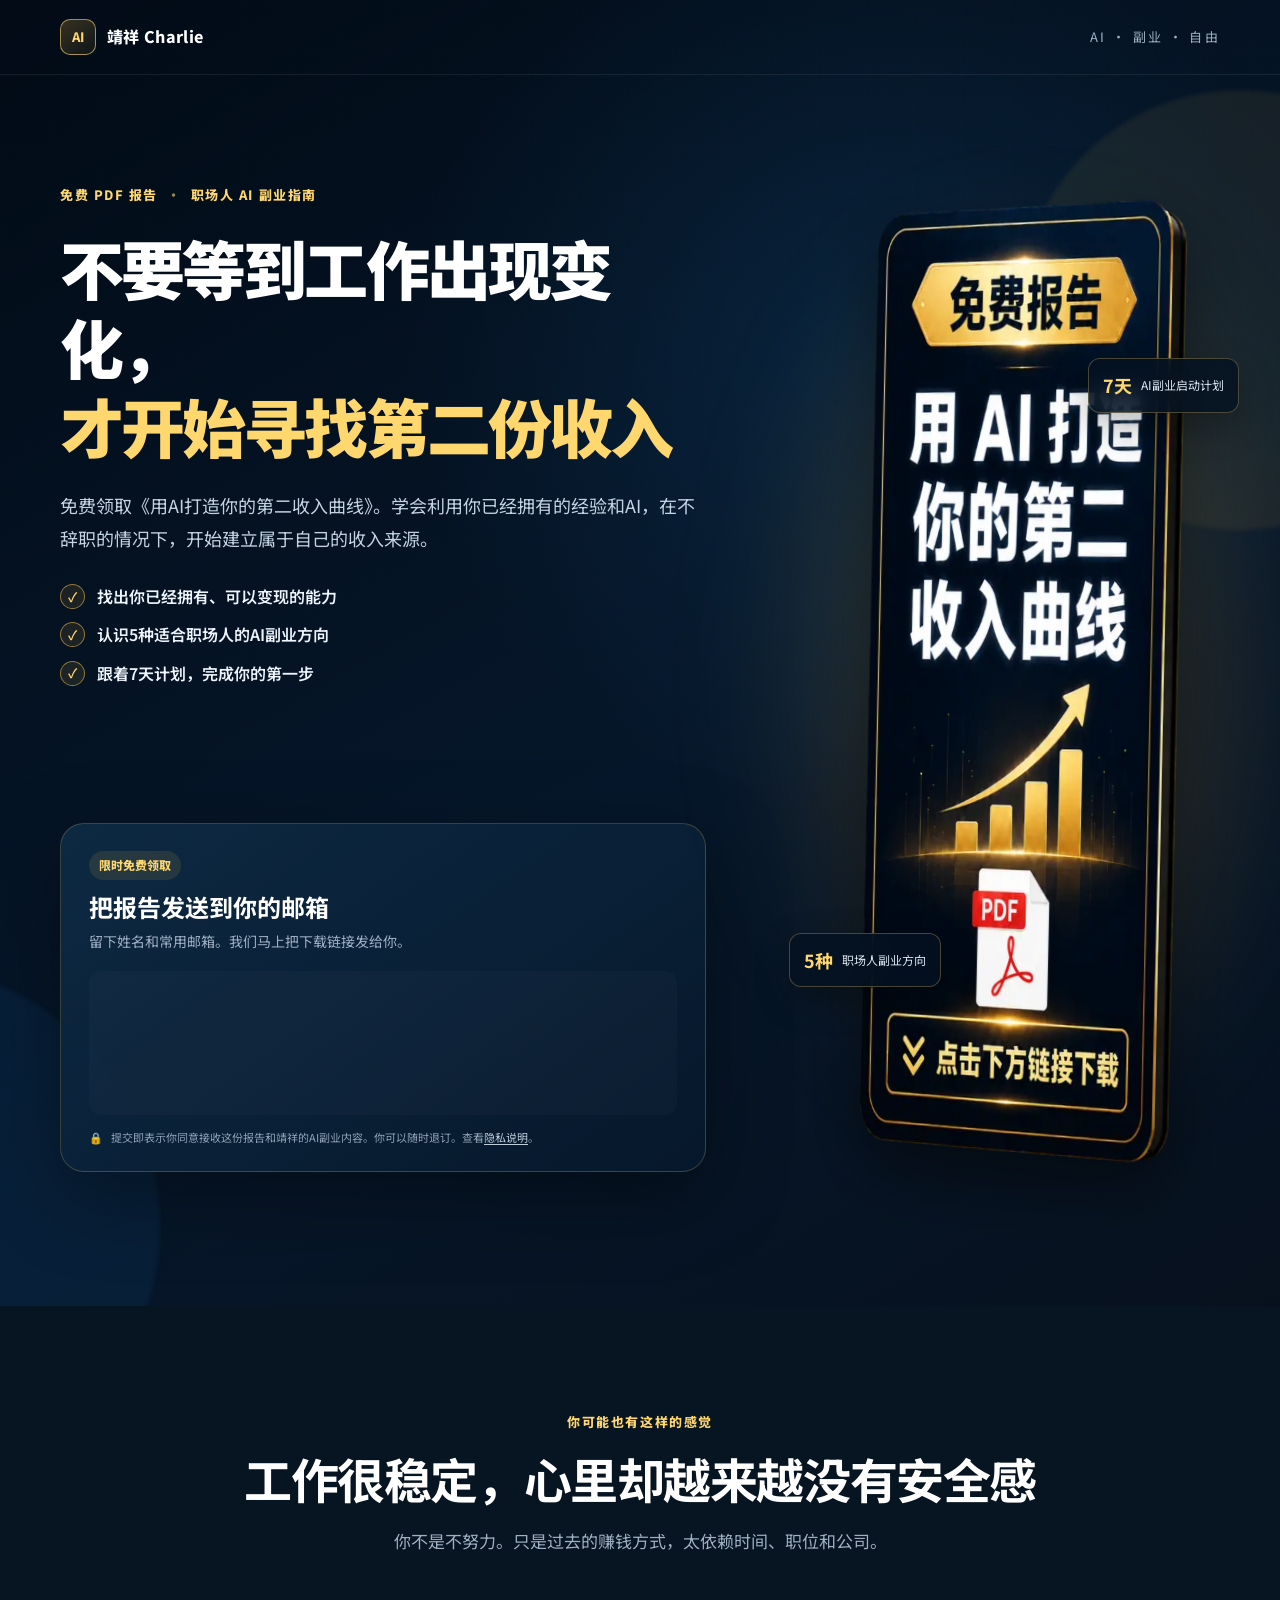
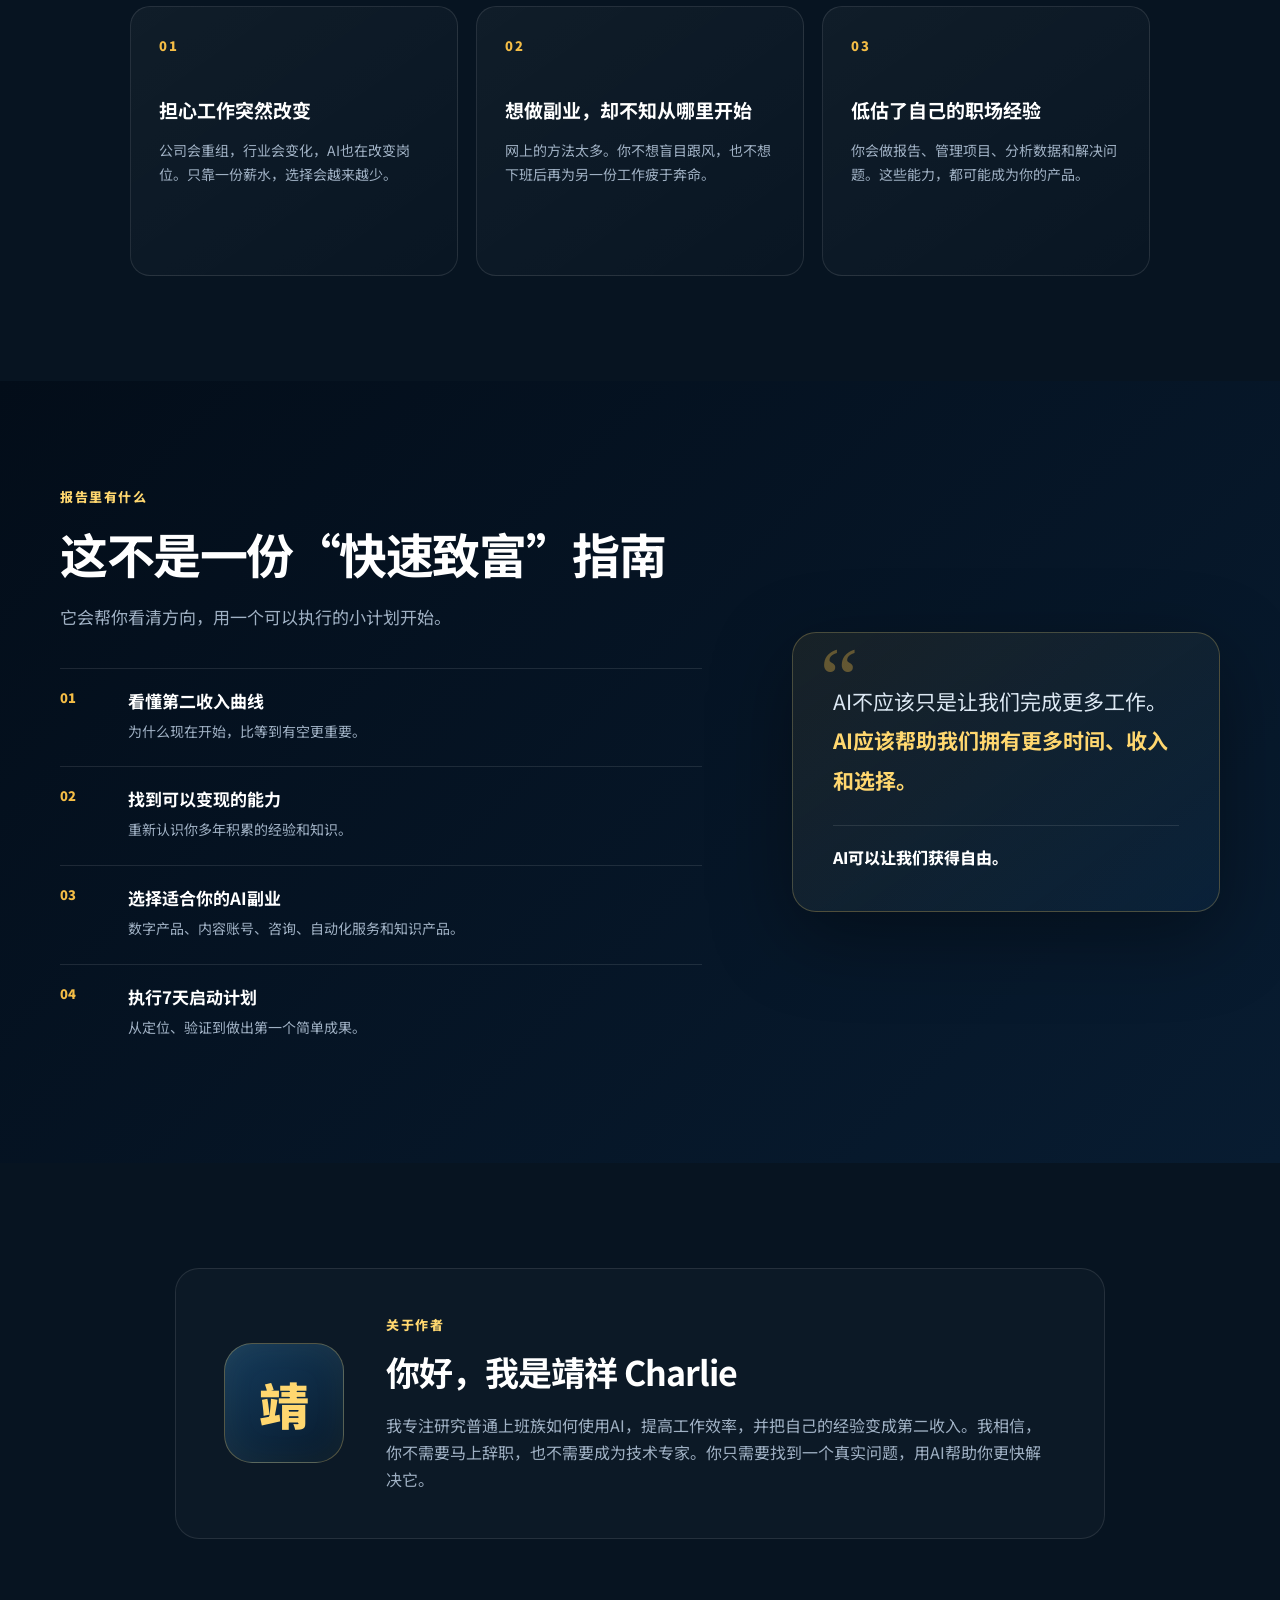
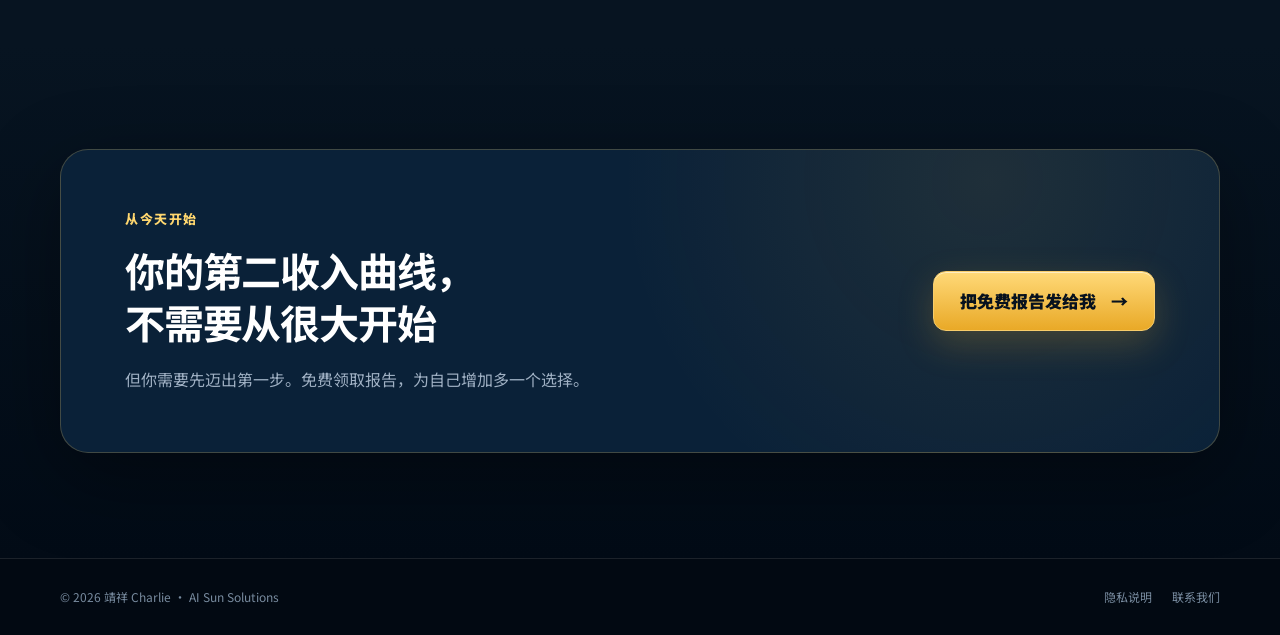
==== index.html @ 15efa384 "Add files via upload" ====
<!doctype html>
<html lang="zh-Hans">
<head>
  <meta charset="utf-8">
  <meta name="viewport" content="width=device-width, initial-scale=1">
  <meta name="description" content="免费领取《用AI打造你的第二收入曲线》，在不辞职的情况下，用AI开始建立属于自己的第二收入。">
  <meta name="theme-color" content="#06172b">
  <meta property="og:title" content="免费报告｜用AI打造你的第二收入曲线">
  <meta property="og:description" content="找出可以变现的能力，用7天开始你的AI副业。">
  <meta property="og:type" content="website">
  <meta property="og:image" content="images/ai-income-ebook.webp">
  <title>免费报告｜用AI打造你的第二收入曲线</title>
  <link rel="preconnect" href="https://fonts.googleapis.com">
  <link rel="preconnect" href="https://fonts.gstatic.com" crossorigin>
  <link href="https://fonts.googleapis.com/css2?family=Noto+Sans+SC:wght@400;500;600;700;800;900&display=swap" rel="stylesheet">
  <link rel="stylesheet" href="css/style.css">

  <!-- GetResponse Analytics -->
  <script type="text/javascript">
    (function(m, o, n, t, e, r, _){
      m['__GetResponseAnalyticsObject'] = e;
      m[e] = m[e] || function() {(m[e].q = m[e].q || []).push(arguments)};
      r = o.createElement(n);
      _ = o.getElementsByTagName(n)[0];
      r.async = 1;
      r.src = t;
      r.setAttribute('crossorigin', 'use-credentials');
      _.parentNode.insertBefore(r, _);
    })(window, document, 'script', 'https://an.gr-wcon.com/script/076c7575-9a80-4a80-9c21-93c9fa3b0724/ga.js', 'GrTracking');
  </script>
  <!-- End GetResponse Analytics -->
</head>
<body>
  <a class="skip-link" href="#signup">直接前往领取表格</a>

  <header class="topbar">
    <div class="container topbar-inner">
      <a class="brand" href="#top" aria-label="靖祥 Charlie 首页">
        <span class="brand-mark" aria-hidden="true">AI</span>
        <span>靖祥 Charlie</span>
      </a>
      <span class="topbar-note">AI · 副业 · 自由</span>
    </div>
  </header>

  <main id="top">
    <section class="hero">
      <div class="hero-glow hero-glow-one" aria-hidden="true"></div>
      <div class="hero-glow hero-glow-two" aria-hidden="true"></div>
      <div class="container hero-grid">
        <div class="hero-copy">
          <div class="eyebrow"><span>免费 PDF 报告</span><span class="eyebrow-dot">•</span><span>职场人 AI 副业指南</span></div>
          <h1>不要等到工作出现变化，<br><span>才开始寻找第二份收入</span></h1>
          <p class="hero-lead">免费领取《用AI打造你的第二收入曲线》。学会利用你已经拥有的经验和AI，在不辞职的情况下，开始建立属于自己的收入来源。</p>

          <ul class="hero-benefits" aria-label="报告重点">
            <li><span class="check">✓</span>找出你已经拥有、可以变现的能力</li>
            <li><span class="check">✓</span>认识5种适合职场人的AI副业方向</li>
            <li><span class="check">✓</span>跟着7天计划，完成你的第一步</li>
          </ul>

          <a class="button button-mobile" href="#signup">把免费报告发给我 <span aria-hidden="true">→</span></a>
          <div class="micro-proof"><span aria-hidden="true">🔒</span> 免费领取 · 无垃圾邮件 · 可随时退订</div>
        </div>

        <div class="hero-visual" aria-label="《用AI打造你的第二收入曲线》电子书封面">
          <div class="book-halo" aria-hidden="true"></div>
          <img src="images/ai-income-ebook.webp" alt="免费报告《用AI打造你的第二收入曲线》电子书封面" width="600" height="1066" fetchpriority="high">
          <div class="float-card float-card-top"><strong>7天</strong><span>AI副业启动计划</span></div>
          <div class="float-card float-card-bottom"><strong>5种</strong><span>职场人副业方向</span></div>
        </div>

        <aside class="signup-card" id="signup" aria-labelledby="signup-title">
          <div class="signup-badge">限时免费领取</div>
          <h2 id="signup-title">把报告发送到你的邮箱</h2>
          <p>留下姓名和常用邮箱。我们马上把下载链接发给你。</p>
          <div class="getresponse-wrap">
            <getresponse-form form-id="18df4113-e90b-4b71-8ace-ab7ccb1b4adb" e="1"></getresponse-form>
            <noscript>请启用浏览器 JavaScript，才能显示领取表格。</noscript>
          </div>
          <div class="privacy-note">
            <span aria-hidden="true">🔒</span>
            <span>提交即表示你同意接收这份报告和靖祥的AI副业内容。你可以随时退订。查看<a href="privacy.html">隐私说明</a>。</span>
          </div>
        </aside>
      </div>
    </section>

    <section class="problem section">
      <div class="container narrow center">
        <div class="section-label">你可能也有这样的感觉</div>
        <h2>工作很稳定，心里却越来越没有安全感</h2>
        <p class="section-intro">你不是不努力。只是过去的赚钱方式，太依赖时间、职位和公司。</p>
        <div class="problem-grid">
          <article class="problem-card">
            <span class="card-number">01</span>
            <h3>担心工作突然改变</h3>
            <p>公司会重组，行业会变化，AI也在改变岗位。只靠一份薪水，选择会越来越少。</p>
          </article>
          <article class="problem-card">
            <span class="card-number">02</span>
            <h3>想做副业，却不知从哪里开始</h3>
            <p>网上的方法太多。你不想盲目跟风，也不想下班后再为另一份工作疲于奔命。</p>
          </article>
          <article class="problem-card">
            <span class="card-number">03</span>
            <h3>低估了自己的职场经验</h3>
            <p>你会做报告、管理项目、分析数据和解决问题。这些能力，都可能成为你的产品。</p>
          </article>
        </div>
      </div>
    </section>

    <section class="inside section">
      <div class="container inside-grid">
        <div class="inside-copy">
          <div class="section-label">报告里有什么</div>
          <h2>这不是一份“快速致富”指南</h2>
          <p class="section-intro">它会帮你看清方向，用一个可以执行的小计划开始。</p>
          <div class="chapter-list">
            <div class="chapter"><span>01</span><div><h3>看懂第二收入曲线</h3><p>为什么现在开始，比等到有空更重要。</p></div></div>
            <div class="chapter"><span>02</span><div><h3>找到可以变现的能力</h3><p>重新认识你多年积累的经验和知识。</p></div></div>
            <div class="chapter"><span>03</span><div><h3>选择适合你的AI副业</h3><p>数字产品、内容账号、咨询、自动化服务和知识产品。</p></div></div>
            <div class="chapter"><span>04</span><div><h3>执行7天启动计划</h3><p>从定位、验证到做出第一个简单成果。</p></div></div>
          </div>
        </div>
        <div class="quote-card">
          <span class="quote-mark" aria-hidden="true">“</span>
          <blockquote>AI不应该只是让我们完成更多工作。<br><strong>AI应该帮助我们拥有更多时间、收入和选择。</strong></blockquote>
          <p>AI可以让我们获得自由。</p>
        </div>
      </div>
    </section>

    <section class="author section">
      <div class="container author-box">
        <div class="author-monogram" aria-hidden="true">靖</div>
        <div>
          <div class="section-label">关于作者</div>
          <h2>你好，我是靖祥 Charlie</h2>
          <p>我专注研究普通上班族如何使用AI，提高工作效率，并把自己的经验变成第二收入。我相信，你不需要马上辞职，也不需要成为技术专家。你只需要找到一个真实问题，用AI帮助你更快解决它。</p>
        </div>
      </div>
    </section>

    <section class="final-cta section">
      <div class="container final-card">
        <div>
          <div class="section-label">从今天开始</div>
          <h2>你的第二收入曲线，<br>不需要从很大开始</h2>
          <p>但你需要先迈出第一步。免费领取报告，为自己增加多一个选择。</p>
        </div>
        <a class="button" href="#signup">把免费报告发给我 <span aria-hidden="true">→</span></a>
      </div>
    </section>
  </main>

  <footer>
    <div class="container footer-inner">
      <p>© <span id="year">2026</span> 靖祥 Charlie · AI Sun Solutions</p>
      <div><a href="privacy.html">隐私说明</a><a href="mailto:info@aisunsolutions.com">联系我们</a></div>
    </div>
  </footer>
  <script src="js/main.js"></script>
</body>
</html>
---- css/style.css ----
:root {
  --navy-950:#020b16;
  --navy-900:#06172b;
  --navy-800:#0a2440;
  --navy-700:#11395c;
  --gold-500:#f4bd46;
  --gold-400:#ffd76f;
  --gold-200:#ffe7ab;
  --white:#fff;
  --text:#d9e5f2;
  --muted:#9fb0c3;
  --line:rgba(255,255,255,.1);
  --shadow:0 24px 80px rgba(0,0,0,.36);
  --radius:24px;
}

*{box-sizing:border-box}
html{scroll-behavior:smooth}
body{margin:0;background:var(--navy-950);color:var(--text);font-family:"Noto Sans SC","Microsoft YaHei",sans-serif;line-height:1.7;-webkit-font-smoothing:antialiased}
a{color:inherit}
img{display:block;max-width:100%}
.container{width:min(1160px,calc(100% - 40px));margin-inline:auto}
.narrow{width:min(1020px,100%)}
.center{text-align:center}
.skip-link{position:fixed;top:-100px;left:20px;z-index:99;background:var(--gold-500);color:var(--navy-950);padding:10px 16px;border-radius:8px;font-weight:800}.skip-link:focus{top:20px}

.topbar{position:absolute;z-index:10;top:0;left:0;width:100%;border-bottom:1px solid rgba(255,255,255,.07)}
.topbar-inner{height:74px;display:flex;align-items:center;justify-content:space-between}
.brand{display:flex;align-items:center;gap:11px;text-decoration:none;font-weight:800;color:#fff;letter-spacing:.02em}
.brand-mark{display:grid;place-items:center;width:36px;height:36px;border:1px solid rgba(255,215,111,.6);border-radius:10px;background:linear-gradient(145deg,rgba(244,189,70,.22),rgba(244,189,70,.05));color:var(--gold-400);font-size:13px}
.topbar-note{font-size:13px;color:var(--muted);letter-spacing:.18em}

.hero{position:relative;overflow:hidden;min-height:950px;padding:145px 0 95px;background:radial-gradient(circle at 68% 27%,rgba(19,79,126,.28),transparent 36%),linear-gradient(150deg,#020b16 0%,#06172b 58%,#07111e 100%)}
.hero:before{content:"";position:absolute;inset:0;opacity:.24;background-image:linear-gradient(rgba(255,255,255,.025) 1px,transparent 1px),linear-gradient(90deg,rgba(255,255,255,.025) 1px,transparent 1px);background-size:48px 48px;mask-image:linear-gradient(to bottom,#000,transparent 78%)}
.hero-glow{position:absolute;border-radius:50%;filter:blur(2px);pointer-events:none}
.hero-glow-one{width:440px;height:440px;right:-180px;top:90px;background:rgba(244,189,70,.07)}
.hero-glow-two{width:520px;height:520px;left:-360px;bottom:-180px;background:rgba(21,100,163,.12)}
.hero-grid{position:relative;display:grid;grid-template-columns:1.1fr .75fr;grid-template-areas:"copy visual" "form visual";gap:34px 74px;align-items:center}
.hero-copy{grid-area:copy;max-width:690px}
.eyebrow,.section-label{display:flex;align-items:center;gap:9px;color:var(--gold-400);font-size:13px;font-weight:800;letter-spacing:.12em;text-transform:uppercase}
.eyebrow-dot{opacity:.6}
h1,h2,h3,p{margin-top:0}
.hero h1{margin:22px 0 24px;color:#fff;font-size:clamp(40px,5vw,67px);line-height:1.23;letter-spacing:-.045em;font-weight:900}
.hero h1 span{color:var(--gold-400)}
.hero-lead{max-width:650px;margin-bottom:28px;color:#c4d3e2;font-size:18px;line-height:1.85}
.hero-benefits{display:grid;gap:11px;margin:0 0 24px;padding:0;list-style:none;color:#eef5fc;font-weight:600}
.hero-benefits li{display:flex;align-items:center;gap:12px}
.check{display:grid;place-items:center;width:25px;height:25px;flex:0 0 auto;border:1px solid rgba(244,189,70,.55);border-radius:50%;background:rgba(244,189,70,.1);color:var(--gold-400);font-size:13px}
.button{display:inline-flex;align-items:center;justify-content:center;gap:15px;min-height:58px;padding:15px 26px;border:1px solid #f7cc6a;border-radius:13px;background:linear-gradient(180deg,#ffd978,#e9a927);box-shadow:0 13px 36px rgba(237,174,45,.22),inset 0 1px 0 rgba(255,255,255,.55);color:#07111e;text-decoration:none;font-size:17px;font-weight:900;transition:transform .2s ease,box-shadow .2s ease}
.button:hover{transform:translateY(-2px);box-shadow:0 16px 40px rgba(237,174,45,.32),inset 0 1px 0 rgba(255,255,255,.55)}
.button-mobile{display:none}
.micro-proof{display:none;margin-top:14px;color:var(--muted);font-size:12px}

.hero-visual{grid-area:visual;position:relative;align-self:center;justify-self:end;width:min(100%,400px)}
.hero-visual img{position:relative;z-index:2;width:100%;filter:drop-shadow(0 30px 32px rgba(0,0,0,.45));transform:rotate(1.2deg)}
.book-halo{position:absolute;z-index:0;width:95%;height:70%;top:14%;left:4%;border-radius:50%;background:rgba(244,189,70,.18);filter:blur(80px)}
.float-card{position:absolute;z-index:3;display:flex;align-items:center;gap:9px;padding:11px 14px;border:1px solid rgba(255,215,111,.27);border-radius:12px;background:rgba(4,18,33,.82);box-shadow:0 13px 35px rgba(0,0,0,.26);backdrop-filter:blur(12px);white-space:nowrap}
.float-card strong{color:var(--gold-400);font-size:18px}.float-card span{color:#dce7f2;font-size:12px}
.float-card-top{top:20%;right:-19px}.float-card-bottom{bottom:21%;left:-31px}

.signup-card{grid-area:form;padding:26px 28px 24px;border:1px solid rgba(255,215,111,.2);border-radius:var(--radius);background:linear-gradient(145deg,rgba(14,43,69,.93),rgba(6,24,43,.97));box-shadow:var(--shadow)}
.signup-badge{display:inline-block;margin-bottom:11px;padding:4px 10px;border-radius:99px;background:rgba(244,189,70,.11);color:var(--gold-400);font-size:12px;font-weight:800}
.signup-card h2{margin-bottom:7px;color:#fff;font-size:24px;line-height:1.35}
.signup-card>p{margin-bottom:17px;color:var(--muted);font-size:14px}
.getresponse-wrap{min-height:144px;padding:4px;border-radius:12px;background:rgba(255,255,255,.02)}
.privacy-note{display:flex;align-items:flex-start;gap:8px;margin-top:14px;color:#8fa2b6;font-size:11px;line-height:1.6}
.privacy-note a{color:#bccbda;text-underline-offset:2px}

.section{padding:105px 0}
.section-label{justify-content:flex-start;margin-bottom:14px}
.center .section-label{justify-content:center}
.section h2{margin-bottom:18px;color:#fff;font-size:clamp(31px,4vw,48px);line-height:1.3;letter-spacing:-.03em}
.section-intro{color:var(--muted);font-size:17px}
.problem{background:#071421}
.problem-grid{display:grid;grid-template-columns:repeat(3,1fr);gap:18px;margin-top:50px;text-align:left}
.problem-card{min-height:270px;padding:28px;border:1px solid var(--line);border-radius:20px;background:linear-gradient(145deg,rgba(255,255,255,.038),rgba(255,255,255,.012));transition:border-color .2s ease,transform .2s ease}
.problem-card:hover{transform:translateY(-3px);border-color:rgba(244,189,70,.27)}
.card-number{display:block;margin-bottom:37px;color:var(--gold-500);font-size:13px;font-weight:900;letter-spacing:.12em}
.problem-card h3{margin-bottom:12px;color:#fff;font-size:19px}
.problem-card p{margin:0;color:var(--muted);font-size:14px}

.inside{background:linear-gradient(135deg,#030d19,#081c31)}
.inside-grid{display:grid;grid-template-columns:1.2fr .8fr;gap:90px;align-items:center}
.chapter-list{display:grid;gap:5px;margin-top:36px}
.chapter{display:grid;grid-template-columns:52px 1fr;gap:16px;padding:18px 0;border-top:1px solid var(--line)}
.chapter>span{color:var(--gold-500);font-size:13px;font-weight:900}
.chapter h3{margin-bottom:4px;color:#fff;font-size:17px}.chapter p{margin:0;color:var(--muted);font-size:14px}
.quote-card{position:relative;padding:49px 40px 40px;border:1px solid rgba(255,215,111,.24);border-radius:var(--radius);background:linear-gradient(145deg,rgba(244,189,70,.08),rgba(17,57,92,.25));box-shadow:var(--shadow)}
.quote-mark{position:absolute;top:3px;left:27px;color:rgba(244,189,70,.35);font-family:Georgia,serif;font-size:86px;line-height:1}
.quote-card blockquote{position:relative;margin:0 0 24px;color:#dce8f3;font-size:21px;line-height:1.9}
.quote-card strong{color:var(--gold-400)}
.quote-card p{margin:0;padding-top:18px;border-top:1px solid var(--line);color:#fff;font-weight:800}

.author{background:#071421}
.author-box{display:grid;grid-template-columns:120px 1fr;gap:42px;align-items:center;max-width:930px;padding:45px 48px;border:1px solid var(--line);border-radius:var(--radius);background:rgba(255,255,255,.025)}
.author-monogram{display:grid;place-items:center;width:120px;height:120px;border:1px solid rgba(255,215,111,.3);border-radius:28px;background:linear-gradient(145deg,#153c5d,#07192b);box-shadow:inset 0 0 35px rgba(244,189,70,.06);color:var(--gold-400);font-size:50px;font-weight:900}
.author-box h2{font-size:34px}.author-box p{margin:0;color:var(--muted)}

.final-cta{background:linear-gradient(180deg,#071421,#020b16)}
.final-card{display:flex;align-items:center;justify-content:space-between;gap:55px;padding:58px 64px;border:1px solid rgba(255,215,111,.22);border-radius:28px;background:radial-gradient(circle at 80% 10%,rgba(244,189,70,.09),transparent 38%),#0a2138;box-shadow:var(--shadow)}
.final-card h2{font-size:40px}.final-card p{max-width:650px;margin:0;color:var(--muted)}
.final-card .button{flex:0 0 auto}

footer{padding:28px 0;border-top:1px solid var(--line);background:#020912;color:#788b9f;font-size:12px}
.footer-inner{display:flex;align-items:center;justify-content:space-between;gap:20px}
.footer-inner p{margin:0}.footer-inner div{display:flex;gap:20px}.footer-inner a{text-decoration:none}.footer-inner a:hover{color:#fff}

.thank-you-page,.legal-page{min-height:100vh;background:radial-gradient(circle at 50% 0,rgba(17,78,126,.32),transparent 40%),#030d18}
.thank-you-shell{display:grid;place-items:center;min-height:100vh;padding:40px 20px}
.thank-you-card{width:min(680px,100%);padding:52px;border:1px solid rgba(255,215,111,.2);border-radius:28px;background:rgba(7,27,47,.92);box-shadow:var(--shadow);text-align:center}
.success-icon{display:grid;place-items:center;width:72px;height:72px;margin:0 auto 22px;border:1px solid rgba(244,189,70,.55);border-radius:50%;background:rgba(244,189,70,.11);color:var(--gold-400);font-size:30px;font-weight:900}
.thank-you-card .section-label{justify-content:center}.thank-you-card h1{margin-bottom:13px;color:#fff;font-size:39px;line-height:1.3}.thank-you-lead{color:var(--muted);font-size:17px}
.email-preview{display:grid;gap:5px;margin:30px 0;padding:22px;border:1px solid var(--line);border-radius:16px;background:rgba(255,255,255,.025);text-align:left}.email-preview span{color:var(--gold-400);font-size:11px;font-weight:800}.email-preview strong{color:#fff}.email-preview small{color:var(--muted)}
.next-steps{text-align:left}.next-steps h2{color:#fff;font-size:19px}.next-steps ol{margin-bottom:28px;padding-left:21px;color:var(--muted)}
.text-link{color:var(--gold-400);text-underline-offset:4px}
.legal-content{max-width:780px;padding-top:120px;padding-bottom:100px}.legal-content h1{margin:35px 0 5px;color:#fff;font-size:48px}.legal-content h2{margin:38px 0 8px;color:#fff;font-size:21px}.legal-content p{color:var(--muted)}.legal-content .updated{font-size:13px}.legal-content a{color:var(--gold-400)}

@media (max-width:960px){
  .hero{padding-top:125px}.hero-grid{grid-template-columns:1fr .62fr;grid-template-areas:"copy visual" "form form";gap:30px 34px}.hero h1{font-size:45px}.hero-visual{width:310px}.signup-card{max-width:720px}.inside-grid{gap:45px}.final-card{padding:46px 42px}
}

@media (max-width:700px){
  .container{width:min(calc(100% - 30px),1160px)}.topbar-inner{height:65px}.topbar-note{display:none}.hero{min-height:auto;padding:105px 0 70px}.hero-grid{display:flex;flex-direction:column;gap:25px}.hero-copy{text-align:center}.eyebrow{justify-content:center;flex-wrap:wrap}.hero h1{margin-top:17px;font-size:37px;line-height:1.3}.hero-lead{font-size:16px;line-height:1.75}.hero-benefits{width:max-content;max-width:100%;margin:0 auto 25px;text-align:left;font-size:14px}.button-mobile{display:inline-flex;width:100%}.micro-proof{display:block}.hero-visual{order:2;width:260px;margin:4px auto}.float-card{display:none}.signup-card{order:3;width:100%;padding:24px 19px;text-align:center}.signup-card h2{font-size:22px}.privacy-note{text-align:left}.section{padding:75px 0}.section h2{font-size:31px}.problem-grid{grid-template-columns:1fr;margin-top:35px}.problem-card{min-height:auto}.card-number{margin-bottom:22px}.inside-grid{grid-template-columns:1fr}.quote-card{padding:45px 26px 30px}.quote-card blockquote{font-size:18px}.author-box{grid-template-columns:1fr;padding:34px 25px;text-align:center}.author-monogram{width:94px;height:94px;margin:auto}.author-box .section-label{justify-content:center}.author-box h2{font-size:28px}.final-card{display:block;padding:39px 25px;text-align:center}.final-card .section-label{justify-content:center}.final-card h2{font-size:30px}.final-card .button{width:100%;margin-top:27px}.footer-inner{flex-direction:column}.thank-you-card{padding:39px 22px}.thank-you-card h1{font-size:31px}.legal-content h1{font-size:38px}
}

@media (prefers-reduced-motion:reduce){html{scroll-behavior:auto}.button,.problem-card{transition:none}}
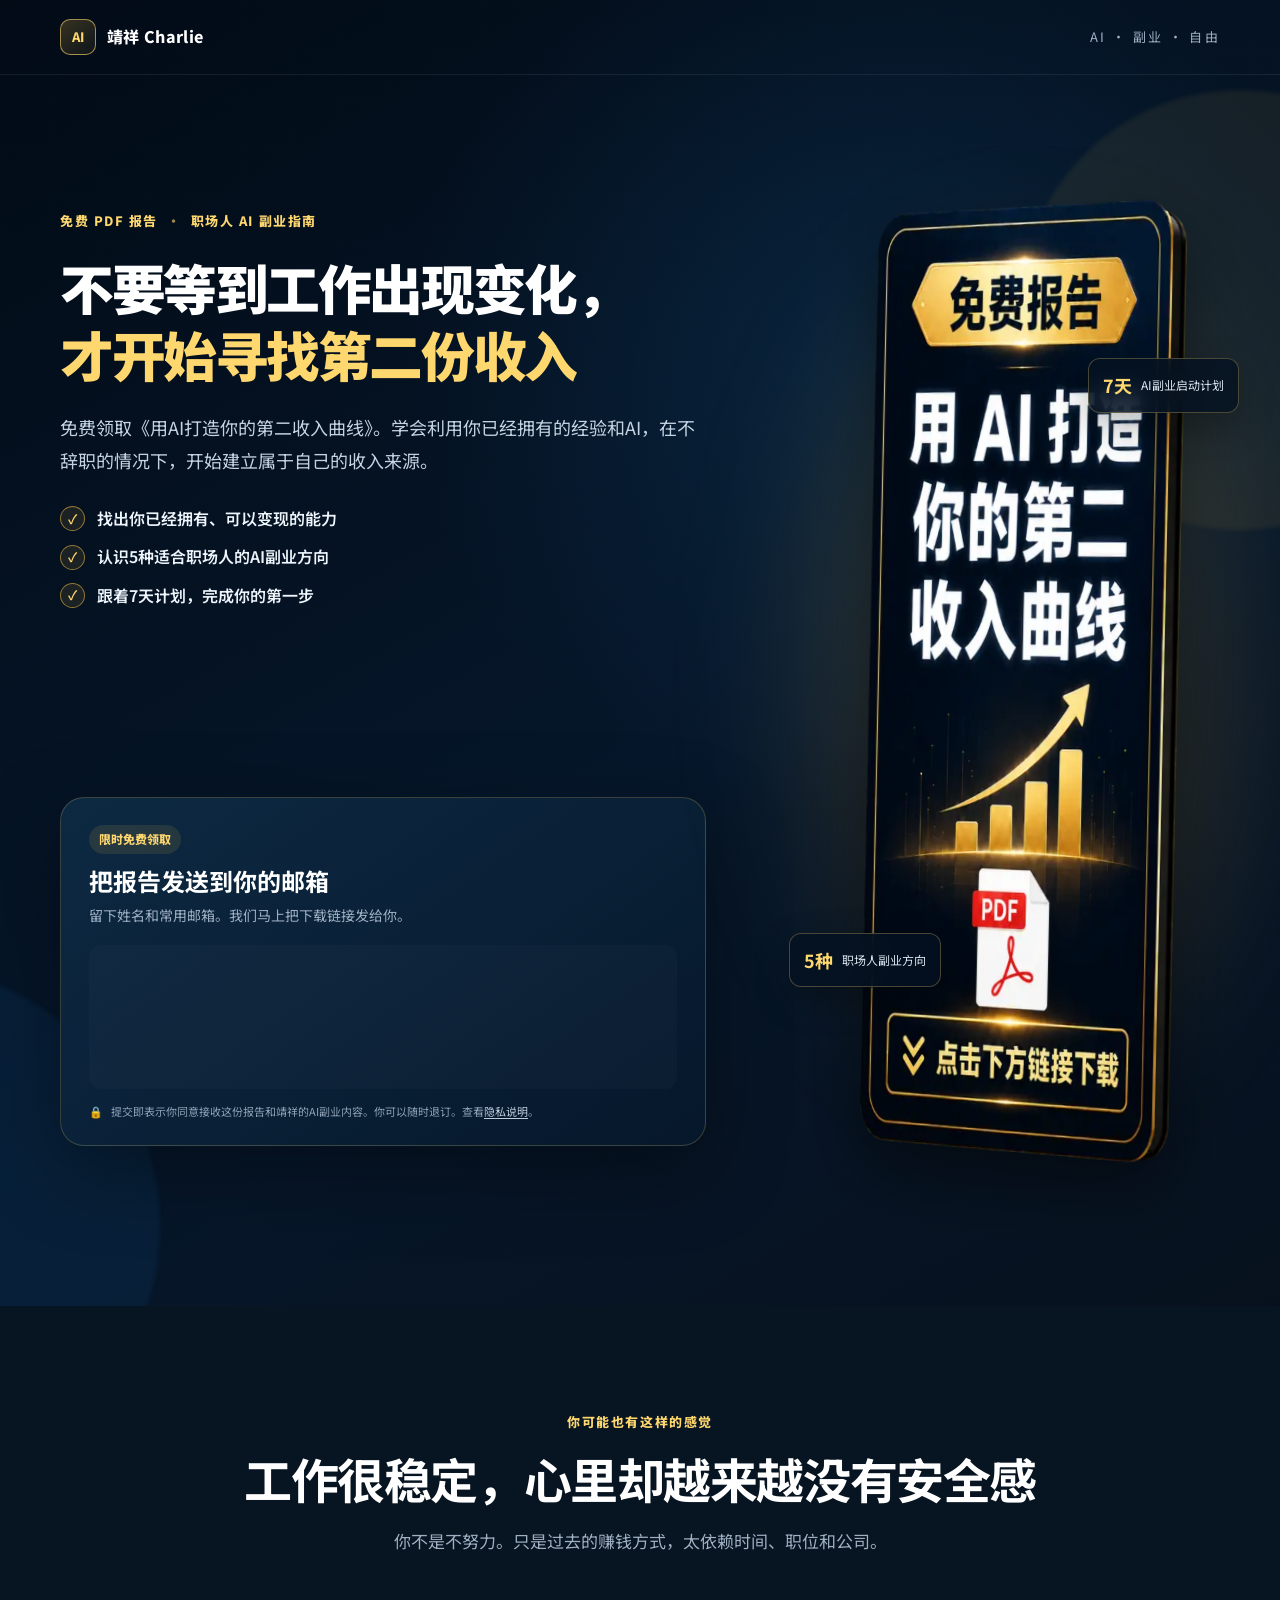
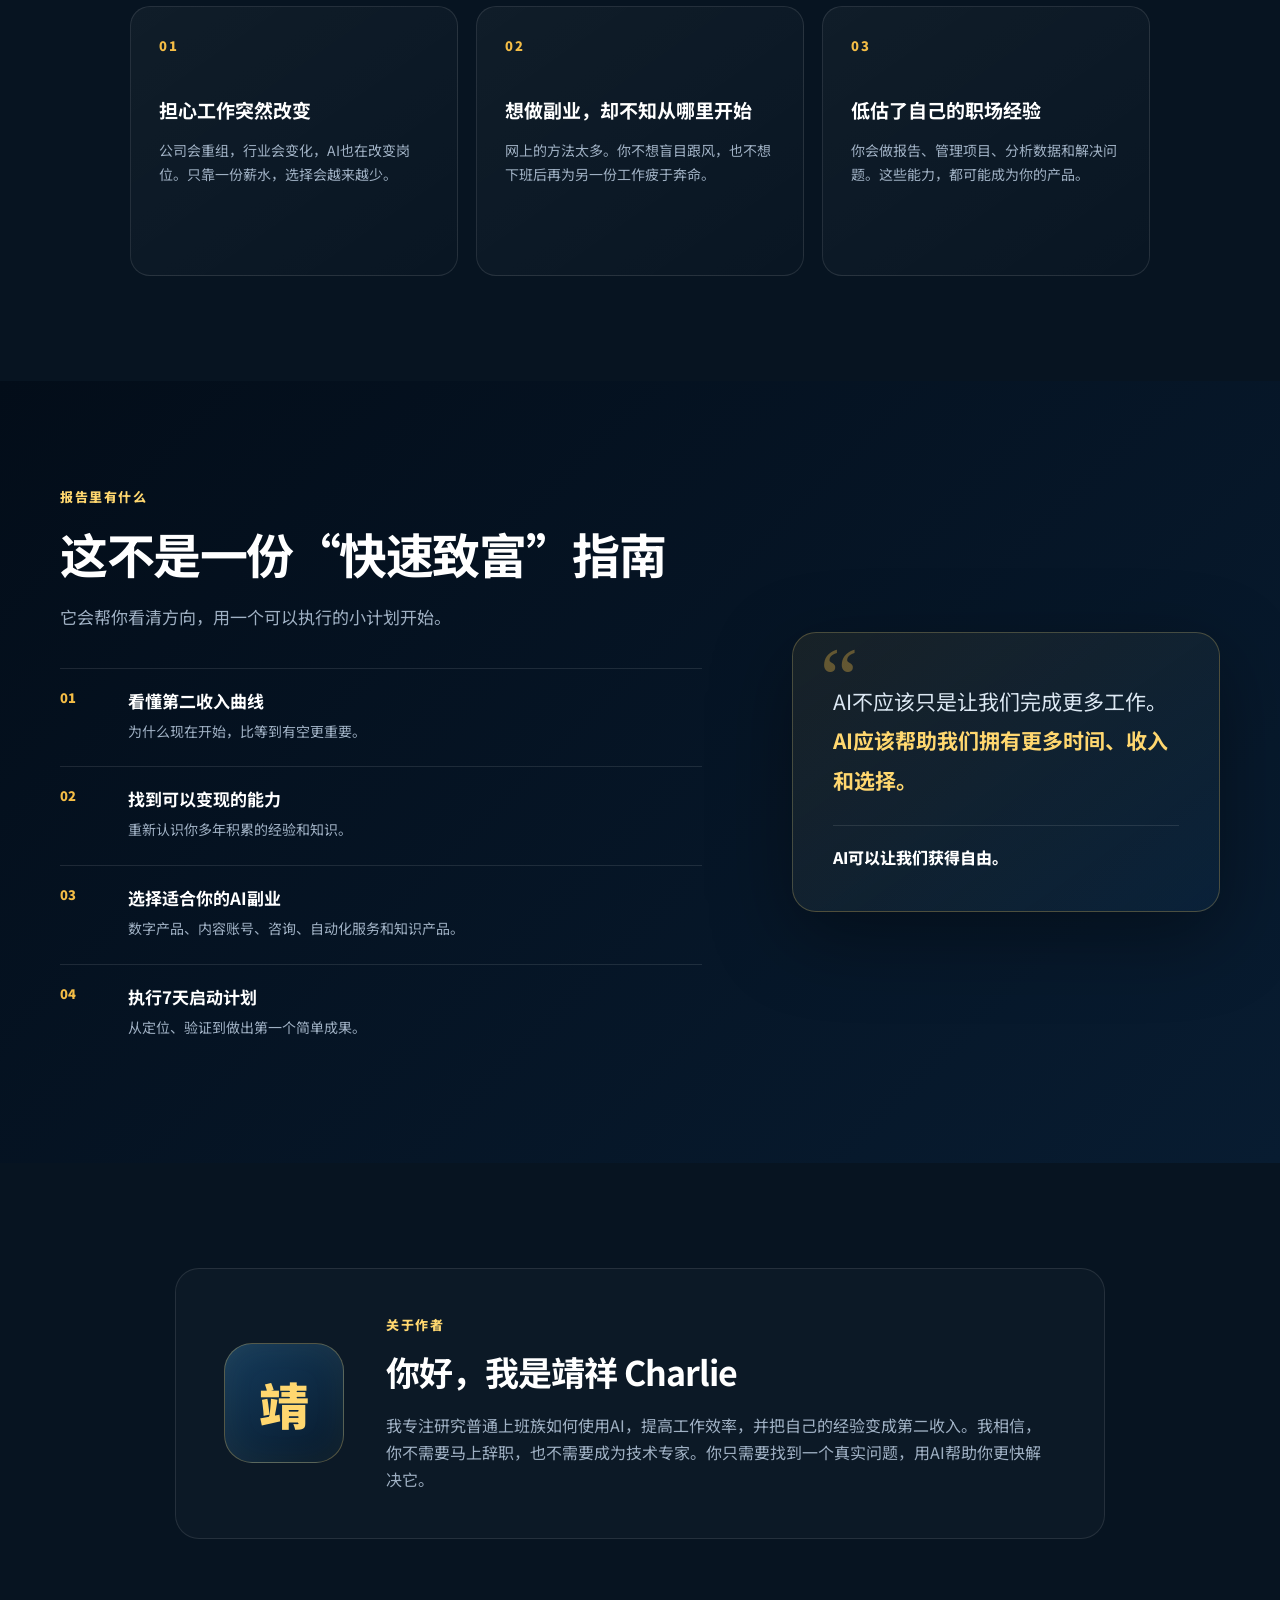
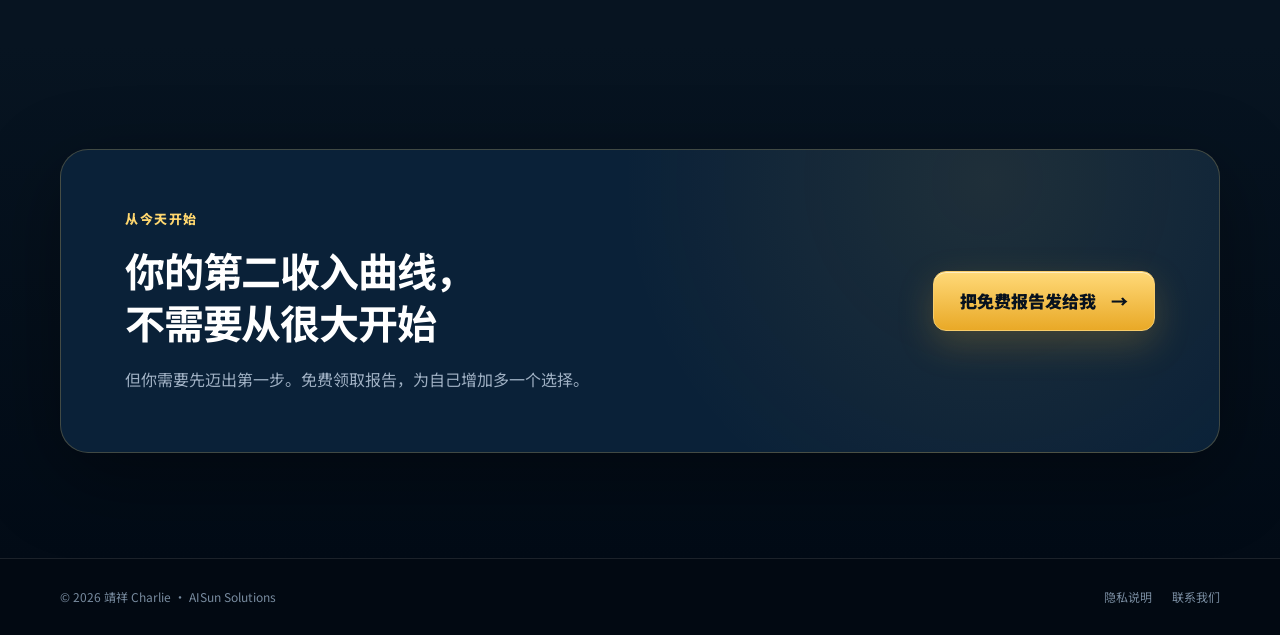
==== commit 8f591a49: "Update index.html" ====
--- a/index.html
+++ b/index.html
@@ -75,7 +75,7 @@
           <h2 id="signup-title">把报告发送到你的邮箱</h2>
           <p>留下姓名和常用邮箱。我们马上把下载链接发给你。</p>
           <div class="getresponse-wrap">
-            <getresponse-form form-id="18df4113-e90b-4b71-8ace-ab7ccb1b4adb" e="1"></getresponse-form>
+            <getresponse-form form-id="b6719ba5-b7a8-4c58-a644-3d1b4bf9ac11" e="1"></getresponse-form>
             <noscript>请启用浏览器 JavaScript，才能显示领取表格。</noscript>
           </div>
           <div class="privacy-note">
@@ -157,7 +157,7 @@
 
   <footer>
     <div class="container footer-inner">
-      <p>© <span id="year">2026</span> 靖祥 Charlie · AI Sun Solutions</p>
+      <p>© <span id="year">2026</span> 靖祥 Charlie · AISun Solutions</p>
       <div><a href="privacy.html">隐私说明</a><a href="mailto:info@aisunsolutions.com">联系我们</a></div>
     </div>
   </footer>
--- a/css/style.css
+++ b/css/style.css
@@ -40,7 +40,7 @@
 .eyebrow,.section-label{display:flex;align-items:center;gap:9px;color:var(--gold-400);font-size:13px;font-weight:800;letter-spacing:.12em;text-transform:uppercase}
 .eyebrow-dot{opacity:.6}
 h1,h2,h3,p{margin-top:0}
-.hero h1{margin:22px 0 24px;color:#fff;font-size:clamp(40px,5vw,67px);line-height:1.23;letter-spacing:-.045em;font-weight:900}
+.hero h1{margin:22px 0 24px;color:#fff;font-size:clamp(40px,4.2vw,54px);line-height:1.23;letter-spacing:-.045em;font-weight:900}
 .hero h1 span{color:var(--gold-400)}
 .hero-lead{max-width:650px;margin-bottom:28px;color:#c4d3e2;font-size:18px;line-height:1.85}
 .hero-benefits{display:grid;gap:11px;margin:0 0 24px;padding:0;list-style:none;color:#eef5fc;font-weight:600}
@@ -123,4 +123,4 @@
   .container{width:min(calc(100% - 30px),1160px)}.topbar-inner{height:65px}.topbar-note{display:none}.hero{min-height:auto;padding:105px 0 70px}.hero-grid{display:flex;flex-direction:column;gap:25px}.hero-copy{text-align:center}.eyebrow{justify-content:center;flex-wrap:wrap}.hero h1{margin-top:17px;font-size:37px;line-height:1.3}.hero-lead{font-size:16px;line-height:1.75}.hero-benefits{width:max-content;max-width:100%;margin:0 auto 25px;text-align:left;font-size:14px}.button-mobile{display:inline-flex;width:100%}.micro-proof{display:block}.hero-visual{order:2;width:260px;margin:4px auto}.float-card{display:none}.signup-card{order:3;width:100%;padding:24px 19px;text-align:center}.signup-card h2{font-size:22px}.privacy-note{text-align:left}.section{padding:75px 0}.section h2{font-size:31px}.problem-grid{grid-template-columns:1fr;margin-top:35px}.problem-card{min-height:auto}.card-number{margin-bottom:22px}.inside-grid{grid-template-columns:1fr}.quote-card{padding:45px 26px 30px}.quote-card blockquote{font-size:18px}.author-box{grid-template-columns:1fr;padding:34px 25px;text-align:center}.author-monogram{width:94px;height:94px;margin:auto}.author-box .section-label{justify-content:center}.author-box h2{font-size:28px}.final-card{display:block;padding:39px 25px;text-align:center}.final-card .section-label{justify-content:center}.final-card h2{font-size:30px}.final-card .button{width:100%;margin-top:27px}.footer-inner{flex-direction:column}.thank-you-card{padding:39px 22px}.thank-you-card h1{font-size:31px}.legal-content h1{font-size:38px}
 }
 
-@media (prefers-reduced-motion:reduce){html{scroll-behavior:auto}.button,.problem-card{transition:none}}
+@media (prefers-reduced-motion:reduce){html{scroll-behavior:auto}.button,.problem-card{transition:none}}
